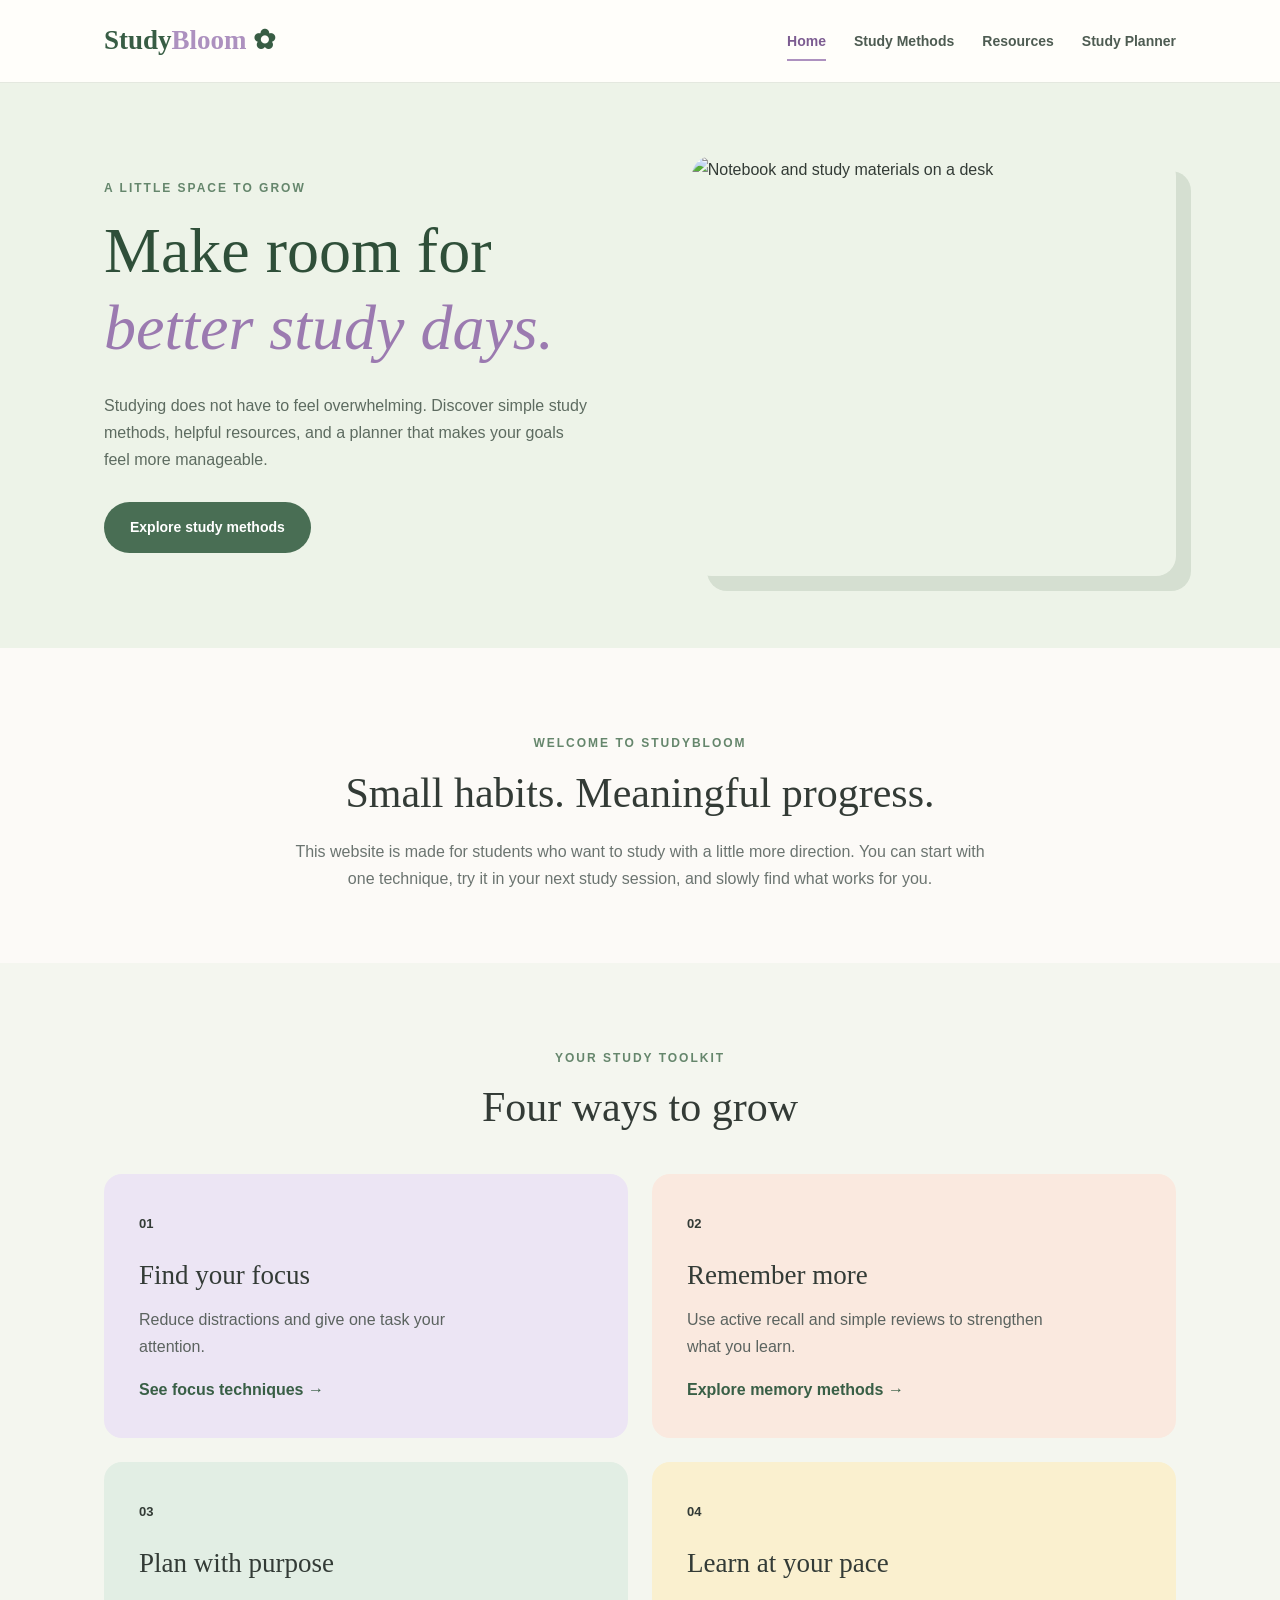
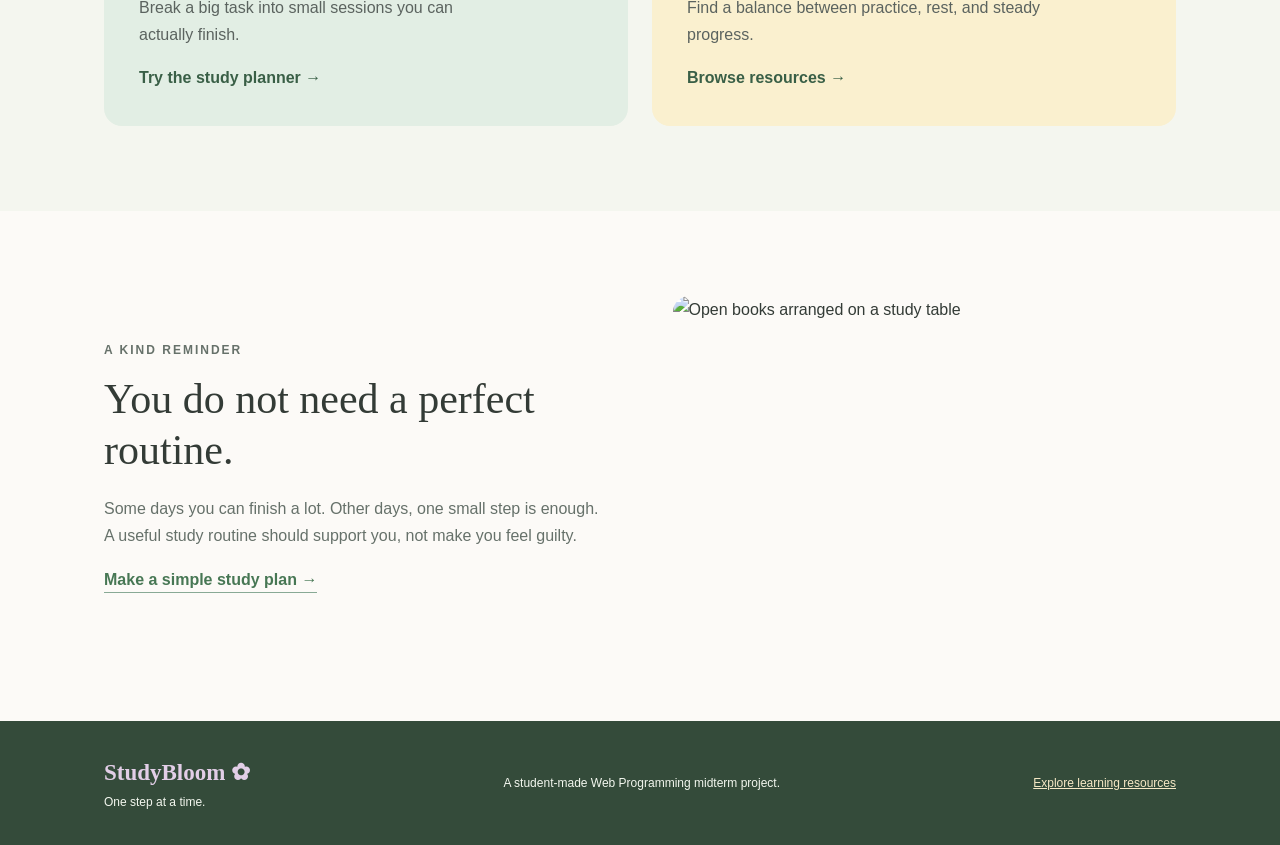
==== index.html @ dbadfb62 "Add files via upload" ====
<!DOCTYPE html>
<head>
    <title>StudyBloom | Home</title>
    <link rel="stylesheet" href="style.css">
</head>
<body>
    <header class="site-header">
        <div class="container header-content">
            <a class="logo" href="index.html">Study<span>Bloom</span> ✿</a>

            <nav>
                <ul class="nav-list">
                    <li><a class="current" href="index.html">Home</a></li>
                    <li><a href="methods.html">Study Methods</a></li>
                    <li><a href="resources.html">Resources</a></li>
                    <li><a href="planner.html">Study Planner</a></li>
                </ul>
            </nav>
        </div>
    </header>

    <main>
        <section class="home-hero">
            <div class="container hero-grid">
                <div class="hero-text">
                    <p class="small-label">A LITTLE SPACE TO GROW</p>
                    <h1>Make room for<br><em>better study days.</em></h1>
                    <p>Studying does not have to feel overwhelming. Discover simple study methods, helpful resources, and a planner that makes your goals feel more manageable.</p>
                    <a class="button button-green" href="methods.html">Explore study methods</a>
                </div>

                <div class="hero-image">
                    <img src="https://images.unsplash.com/photo-1434030216411-0b793f4b4173?auto=format&fit=crop&w=1100&q=85" alt="Notebook and study materials on a desk">
                </div>
            </div>
        </section>

        <section class="section container intro">
            <p class="small-label center">WELCOME TO STUDYBLOOM</p>
            <h2 class="center">Small habits. Meaningful progress.</h2>
            <p class="center intro-description">This website is made for students who want to study with a little more direction. You can start with one technique, try it in your next study session, and slowly find what works for you.</p>
        </section>

        <section class="section light-section">
            <div class="container">
                <p class="small-label center">YOUR STUDY TOOLKIT</p>
                <h2 class="center">Four ways to grow</h2>

                <div class="feature-grid">
                    <div class="feature-card lavender-card">
                        <span class="feature-icon">01</span>
                        <h3>Find your focus</h3>
                        <p>Reduce distractions and give one task your attention.</p>
                        <a href="methods.html">See focus techniques →</a>
                    </div>

                    <div class="feature-card peach-card">
                        <span class="feature-icon">02</span>
                        <h3>Remember more</h3>
                        <p>Use active recall and simple reviews to strengthen what you learn.</p>
                        <a href="methods.html">Explore memory methods →</a>
                    </div>

                    <div class="feature-card green-card">
                        <span class="feature-icon">03</span>
                        <h3>Plan with purpose</h3>
                        <p>Break a big task into small sessions you can actually finish.</p>
                        <a href="planner.html">Try the study planner →</a>
                    </div>

                    <div class="feature-card yellow-card">
                        <span class="feature-icon">04</span>
                        <h3>Learn at your pace</h3>
                        <p>Find a balance between practice, rest, and steady progress.</p>
                        <a href="resources.html">Browse resources →</a>
                    </div>
                </div>
            </div>
        </section>

        <section class="section container split-section">
            <div>
                <p class="small-label">A KIND REMINDER</p>
                <h2>You do not need a perfect routine.</h2>
                <p>Some days you can finish a lot. Other days, one small step is enough. A useful study routine should support you, not make you feel guilty.</p>
                <a class="text-link" href="planner.html">Make a simple study plan →</a>
            </div>
            <img src="https://images.unsplash.com/photo-1456324504439-367cee3b3c32?auto=format&fit=crop&w=1000&q=85" alt="Open books arranged on a study table">
        </section>
    </main>

    <footer class="site-footer">
        <div class="container footer-content">
            <p><strong>StudyBloom ✿</strong><br>One step at a time.</p>
            <p>A student-made Web Programming midterm project.</p>
            <p><a href="resources.html">Explore learning resources</a></p>
        </div>
    </footer>
</body>
</html>
---- style.css ----
* {
    box-sizing: border-box;
}

body {
    margin: 0;
    padding: 0;
    font-family: Arial, Helvetica, sans-serif;
    color: #333b36;
    background-color: #fcfaf7;
    line-height: 1.7;
}

html {
    scroll-behavior: smooth;
}

img {
    max-width: 100%;
    display: block;
}

a {
    color: inherit;
}

button,
input {
    font-family: Arial, Helvetica, sans-serif;
}

h1,
h2,
h3 {
    font-family: Georgia, 'Times New Roman', serif;
    font-weight: normal;
    line-height: 1.2;
}

h1 {
    font-size: 64px;
    margin: 0 0 25px;
}

h2 {
    font-size: 42px;
    margin: 0 0 20px;
}

h3 {
    font-size: 27px;
    margin: 0 0 14px;
}

p {
    margin-top: 0;
}

.container {
    max-width: 1120px;
    margin: 0 auto;
    padding-left: 24px;
    padding-right: 24px;
}

.section {
    padding-top: 85px;
    padding-bottom: 85px;
}

.center {
    text-align: center;
}

.small-label {
    color: #65866c;
    font-size: 12px;
    font-weight: bold;
    letter-spacing: 2px;
    text-transform: uppercase;
    margin-bottom: 14px;
}

.section-description {
    max-width: 650px;
    margin: 0 auto 36px;
    color: #6b7470;
}

.light-section {
    background-color: #f4f6ef;
}

.site-header {
    background-color: #fffefa;
    border-bottom: 1px solid #e4e8df;
    position: sticky;
    top: 0;
    z-index: 10;
}

.header-content {
    min-height: 82px;
    display: flex;
    align-items: center;
    justify-content: space-between;
}

.logo {
    font-family: Georgia, 'Times New Roman', serif;
    font-size: 27px;
    font-weight: bold;
    color: #385d44;
    text-decoration: none;
}

.logo span {
    color: #ad91bf;
}

.nav-list {
    list-style-type: none;
    display: flex;
    gap: 28px;
    margin: 0;
    padding: 0;
}

.nav-list a {
    color: #4e5c52;
    font-size: 14px;
    font-weight: bold;
    padding: 10px 0;
    text-decoration: none;
    transition: color 0.2s;
}

.nav-list a:hover {
    color: #8c659f;
}

.nav-list .current {
    color: #7c5c91;
    border-bottom: 2px solid #ad91bf;
}

.button {
    display: inline-block;
    border: 1px solid transparent;
    border-radius: 28px;
    padding: 13px 25px;
    font-size: 14px;
    font-weight: bold;
    text-decoration: none;
    cursor: pointer;
    transition: background-color 0.2s;
}

.button-green {
    background-color: #496e54;
    color: white;
}

.button-green:hover {
    background-color: #31543b;
}

.button-outline {
    background-color: white;
    border-color: #9cb5a1;
    color: #496e54;
}

.button-outline:hover {
    background-color: #e9f0e9;
}

.text-link {
    color: #477754;
    font-weight: bold;
    text-decoration: none;
    border-bottom: 1px solid #88a995;
    padding-bottom: 4px;
}

.text-link:hover {
    color: #7c5c91;
}

.home-hero {
    background-color: #edf3e8;
    padding-top: 65px;
    padding-bottom: 65px;
}

.hero-grid {
    display: grid;
    grid-template-columns: 1.1fr 1fr;
    gap: 55px;
    align-items: center;
}

.hero-text {
    padding-top: 30px;
    padding-bottom: 30px;
}

.hero-text h1 {
    color: #2f4f39;
}

.hero-text h1 em {
    color: #9b7ab0;
}

.hero-text p {
    max-width: 490px;
    color: #5d6b60;
    margin-bottom: 28px;
}

.hero-text .small-label {
    color: #65866c;
    margin-bottom: 15px;
}

.hero-image {
    overflow: hidden;
    border-radius: 20px;
    box-shadow: 15px 15px 0 #d5dfd1;
}

.hero-image img {
    width: 100%;
    height: 420px;
    object-fit: cover;
}

.intro {
    padding-bottom: 70px;
}

.intro-description {
    max-width: 700px;
    margin: 0 auto;
    color: #6b7470;
}

.feature-grid {
    display: grid;
    grid-template-columns: repeat(2, 1fr);
    gap: 24px;
    margin-top: 42px;
}

.feature-card {
    min-height: 255px;
    padding: 35px;
    border-radius: 18px;
    transition: transform 0.2s;
}

.feature-card:hover {
    transform: translateY(-5px);
}

.feature-icon {
    display: inline-block;
    font-size: 13px;
    font-weight: bold;
    margin-bottom: 24px;
}

.feature-card p {
    max-width: 360px;
    color: #5b635f;
}

.feature-card a {
    color: #395f46;
    font-weight: bold;
    text-decoration: none;
}

.feature-card a:hover {
    text-decoration: underline;
}

.lavender-card {
    background-color: #ece5f4;
}

.peach-card {
    background-color: #fae9df;
}

.green-card {
    background-color: #e2eee4;
}

.yellow-card {
    background-color: #faf0cf;
}

.split-section {
    display: grid;
    grid-template-columns: 1fr 1fr;
    gap: 65px;
    align-items: center;
}

.split-section p {
    color: #66716a;
}

.split-section img {
    width: 100%;
    height: 340px;
    object-fit: cover;
    border-radius: 16px;
}

.page-banner {
    padding-top: 90px;
    padding-bottom: 80px;
}

.page-banner h1 {
    font-size: 56px;
}

.page-banner p {
    color: #66716a;
}

.lavender-banner {
    background-color: #f0eaf5;
}

.peach-banner {
    background-color: #f9ebe4;
}

.green-banner {
    background-color: #e7efe5;
}

.filter-buttons {
    display: flex;
    justify-content: center;
    gap: 12px;
    margin: 30px 0 15px;
}

.filter-button {
    border: 1px solid #b3a5be;
    background-color: white;
    color: #735c82;
    border-radius: 25px;
    padding: 11px 23px;
    font-size: 13px;
    font-weight: bold;
    cursor: pointer;
}

.filter-button:hover {
    background-color: #ece5f4;
}

.filter-button.active {
    background-color: #9476a8;
    color: white;
    border-color: #9476a8;
}

.filter-result {
    text-align: center;
    color: #69716a;
    font-size: 13px;
    margin-bottom: 33px;
}

.method-grid {
    display: grid;
    grid-template-columns: repeat(3, 1fr);
    gap: 22px;
}

.method-card {
    background-color: white;
    border: 1px solid #e3e8e0;
    border-radius: 15px;
    padding: 28px;
    box-shadow: 0 8px 22px #e9e8e3;
}

.method-number {
    color: #8d749b;
    font-size: 11px;
    font-weight: bold;
    letter-spacing: 1.5px;
}

.method-card h3 {
    font-size: 25px;
    margin-top: 12px;
}

.method-card p {
    color: #68716b;
    font-size: 14px;
}

.method-card .method-example {
    border-top: 1px solid #e9e8e4;
    padding-top: 17px;
    margin-top: 20px;
    color: #506a56;
}

.resource-grid {
    display: grid;
    grid-template-columns: repeat(2, 1fr);
    gap: 26px;
    margin-top: 38px;
}

.resource-card {
    border-radius: 16px;
    background-color: #fff;
    overflow: hidden;
    border: 1px solid #e8e8e1;
}

.resource-card img {
    width: 100%;
    height: 235px;
    object-fit: cover;
}

.resource-card h3 {
    padding: 27px 27px 0;
}

.resource-card p {
    padding: 0 27px 24px;
    color: #69736d;
}

.table-box {
    overflow-x: auto;
}

.study-table {
    width: 100%;
    border-collapse: collapse;
    background-color: white;
    font-size: 14px;
}

.study-table th,
.study-table td {
    border: 1px solid #dbe4da;
    padding: 17px 19px;
    text-align: left;
}

.study-table th {
    color: white;
    background-color: #6b9273;
}

.study-table tr:nth-child(even) {
    background-color: #f8faf5;
}

.study-table a {
    color: #52765c;
    font-weight: bold;
}

.study-table a:hover {
    color: #936eab;
}

.table-note {
    text-align: center;
    font-size: 12px;
    color: #7a817b;
    margin-top: 16px;
}

.numbered-list {
    padding-left: 23px;
    margin-bottom: 30px;
}

.numbered-list li {
    margin-bottom: 10px;
}

.quote-box {
    background-color: #e8e2f0;
    padding: 42px;
    border-radius: 18px;
    text-align: center;
}

.quote-symbol {
    font-size: 64px;
    color: #9076a3;
    line-height: 1;
}

.quote-box .quote-text {
    font-family: Georgia, 'Times New Roman', serif;
    font-size: 29px;
    color: #5a4d62;
}

.quote-credit {
    font-size: 13px;
}

.planner-grid {
    display: grid;
    grid-template-columns: 1fr 1fr;
    border-radius: 18px;
    overflow: hidden;
    border: 1px solid #dbe7dc;
    margin-top: 44px;
}

.calculator-form {
    background-color: white;
    padding: 38px;
}

.calculator-form p {
    color: #6a756c;
    margin-bottom: 24px;
}

.calculator-form label {
    display: block;
    font-size: 14px;
    font-weight: bold;
    margin-top: 18px;
    margin-bottom: 7px;
}

.calculator-form input {
    width: 100%;
    padding: 12px 14px;
    border: 1px solid #aebead;
    border-radius: 8px;
    font-size: 16px;
    background-color: #fcfdfa;
}

.calculator-form input:focus {
    border-color: #52765c;
}

.calculator-buttons {
    display: flex;
    gap: 13px;
    margin-top: 30px;
}

.calculator-result {
    padding: 50px 40px;
    background-color: #e4eee3;
}

.calculator-result .small-label {
    color: #547a5e;
}

.total-time {
    font-family: Georgia, 'Times New Roman', serif;
    font-size: 47px;
    color: #355b40;
    margin: 16px 0;
}

#time-breakdown {
    color: #536b59;
}

.timeline-title {
    font-size: 14px;
    font-weight: bold;
    color: #3f6149;
    margin-top: 27px;
    margin-bottom: 12px;
}

.study-timeline {
    display: flex;
    flex-wrap: wrap;
    align-items: center;
    gap: 9px;
}

.timeline-focus {
    background-color: #ffffff;
    border: 1px solid #bed0be;
    border-radius: 12px;
    padding: 11px 14px;
    min-width: 102px;
    text-align: center;
}

.timeline-focus span {
    display: block;
    color: #719379;
    font-size: 10px;
    font-weight: bold;
    letter-spacing: 1px;
}

.timeline-focus strong {
    color: #355b40;
    font-size: 16px;
}

.timeline-break {
    background-color: #e4dbed;
    border: 1px solid #d1c0df;
    border-radius: 20px;
    padding: 8px 12px;
    color: #765e86;
    font-size: 12px;
    font-weight: bold;
}

.timeline-empty {
    font-size: 13px;
    color: #77907a;
    margin: 0;
}

.result-note {
    border-top: 1px solid #c0d3bf;
    padding-top: 22px;
    margin-top: 30px;
    color: #617166;
    font-size: 13px;
}

.closing-message {
    max-width: 650px;
    margin: 0 auto;
    text-align: center;
}

.closing-message p {
    color: #6b746b;
}

.site-footer {
    background-color: #344b3a;
    color: #f3f7ef;
    padding-top: 32px;
    padding-bottom: 32px;
}

.footer-content {
    display: flex;
    justify-content: space-between;
    align-items: center;
    gap: 30px;
}

.footer-content p {
    font-size: 12px;
    margin: 0;
}

.footer-content strong {
    font-family: Georgia, 'Times New Roman', serif;
    font-size: 23px;
    color: #e2cee7;
}

.footer-content a {
    color: #f6e9c6;
}

@media (max-width: 950px) {
    .header-content {
        flex-direction: column;
        padding-top: 15px;
        padding-bottom: 15px;
    }

    .hero-grid {
        grid-template-columns: 1fr;
    }

    .method-grid {
        grid-template-columns: repeat(2, 1fr);
    }
}

@media (max-width: 650px) {
    h1 {
        font-size: 44px;
    }

    h2 {
        font-size: 32px;
    }

    .section {
        padding-top: 60px;
        padding-bottom: 60px;
    }

    .nav-list {
        flex-wrap: wrap;
        justify-content: center;
        gap: 12px;
    }

    .nav-list a {
        font-size: 12px;
    }

    .feature-grid,
    .method-grid,
    .resource-grid,
    .split-section,
    .planner-grid {
        grid-template-columns: 1fr;
    }

    .hero-image img {
        height: 280px;
    }

    .page-banner h1 {
        font-size: 40px;
    }

    .filter-buttons {
        flex-wrap: wrap;
    }

    .calculator-form,
    .calculator-result {
        padding: 28px;
    }

    .total-time {
        font-size: 39px;
    }

    .footer-content {
        flex-direction: column;
        align-items: flex-start;
    }
}
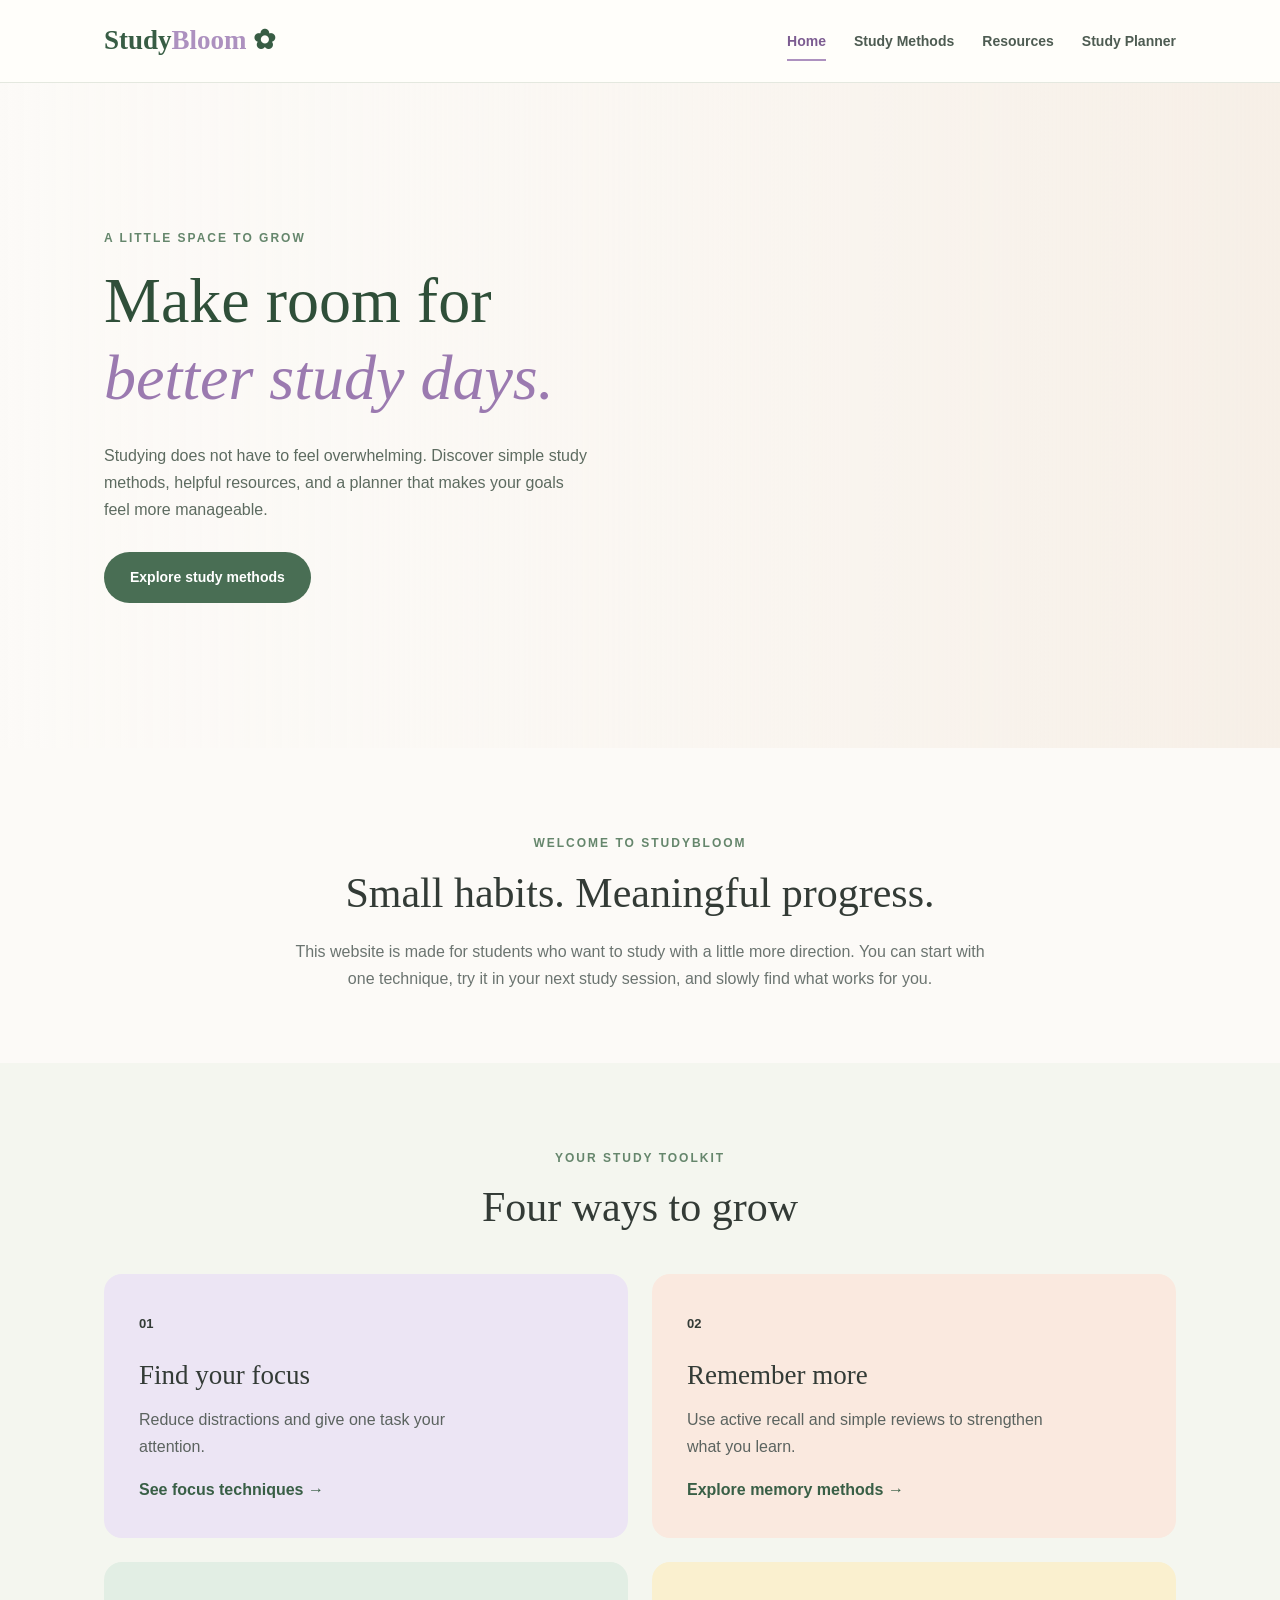
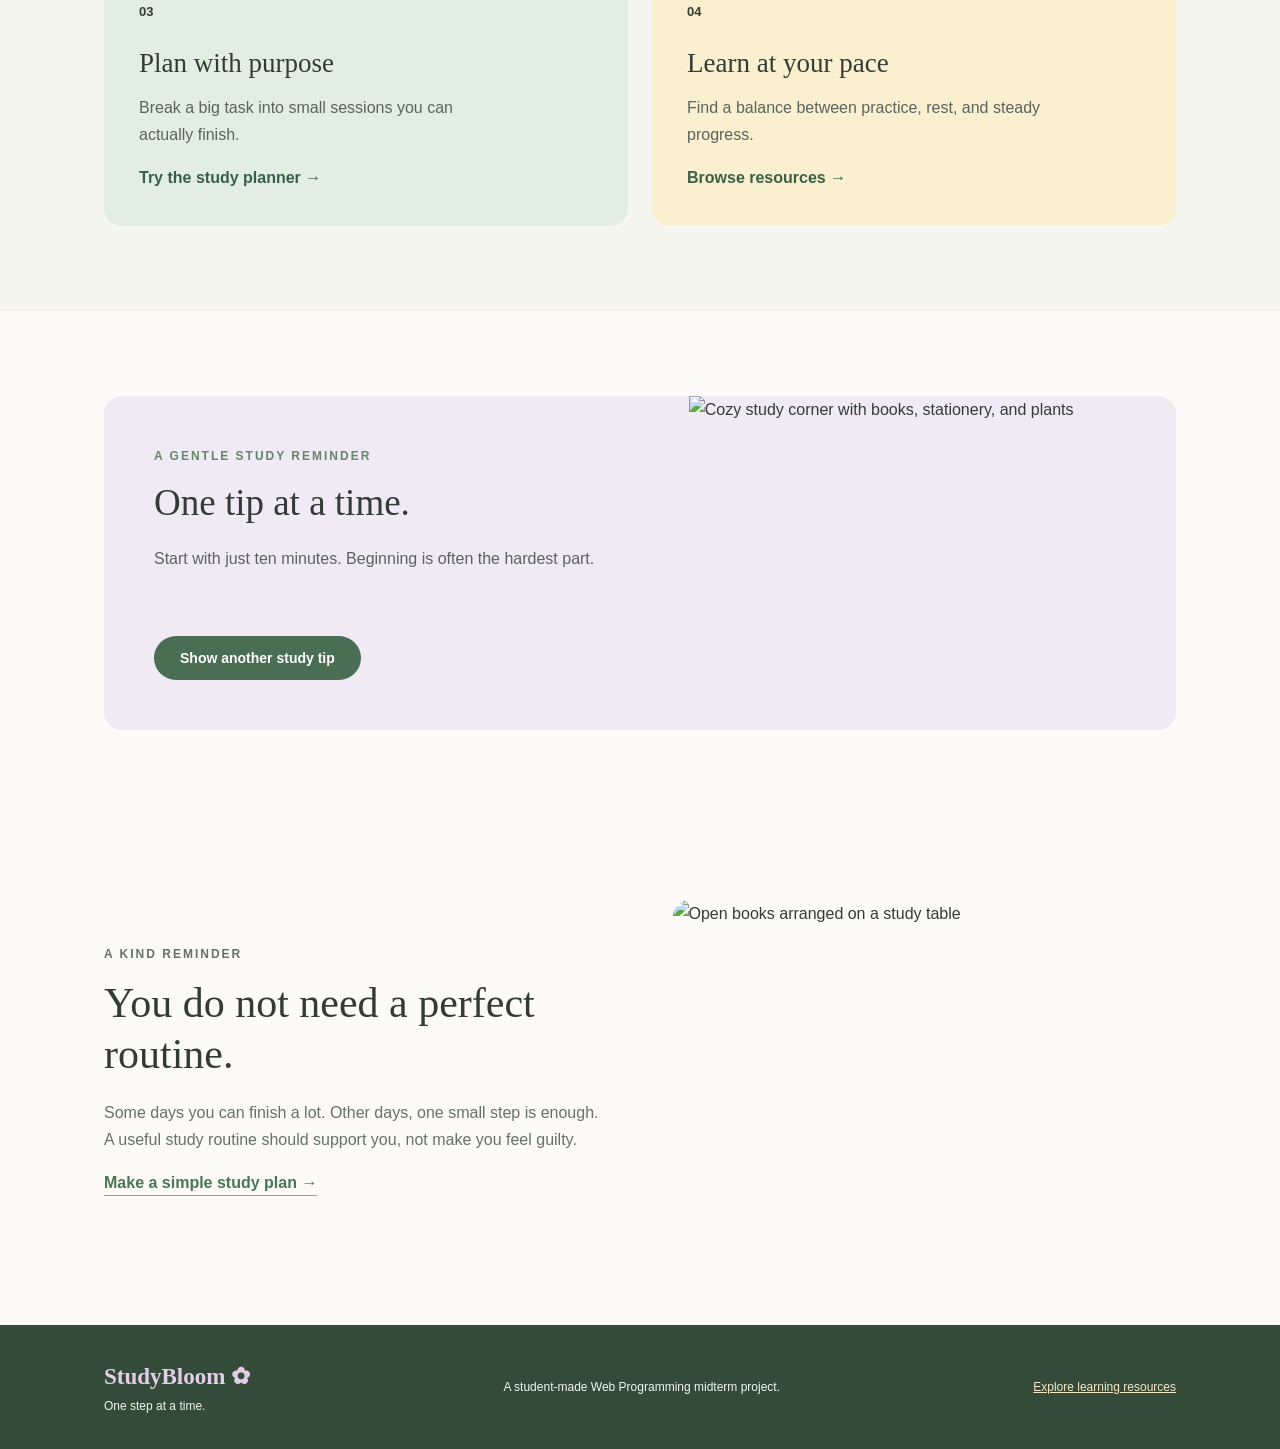
==== commit cb971a6f: "Add files via upload" ====
--- a/index.html
+++ b/index.html
@@ -29,9 +29,6 @@
                     <a class="button button-green" href="methods.html">Explore study methods</a>
                 </div>
 
-                <div class="hero-image">
-                    <img src="https://images.unsplash.com/photo-1434030216411-0b793f4b4173?auto=format&fit=crop&w=1100&q=85" alt="Notebook and study materials on a desk">
-                </div>
             </div>
         </section>
 
@@ -78,6 +75,21 @@
             </div>
         </section>
 
+        <section class="section container">
+            <div class="tip-panel">
+                <div class="tip-content">
+                    <p class="small-label">A GENTLE STUDY REMINDER</p>
+                    <h2>One tip at a time.</h2>
+                    <p id="study-tip">Start with just ten minutes. Beginning is often the hardest part.</p>
+                    <button class="button button-green" onclick="nextStudyTip()">Show another study tip</button>
+                </div>
+
+                <div class="tip-picture">
+                    <img src="images/banner-study-corner.png" alt="Cozy study corner with books, stationery, and plants">
+                </div>
+            </div>
+        </section>
+
         <section class="section container split-section">
             <div>
                 <p class="small-label">A KIND REMINDER</p>
@@ -96,5 +108,7 @@
             <p><a href="resources.html">Explore learning resources</a></p>
         </div>
     </footer>
+
+    <script src="script.js"></script>
 </body>
 </html>
--- a/style.css
+++ b/style.css
@@ -153,7 +153,11 @@
     font-weight: bold;
     text-decoration: none;
     cursor: pointer;
-    transition: background-color 0.2s;
+    transition: background-color 0.2s, transform 0.2s;
+}
+
+.button:hover {
+    transform: translateY(-2px);
 }
 
 .button-green {
@@ -188,19 +192,23 @@
 }
 
 .home-hero {
-    background-color: #edf3e8;
-    padding-top: 65px;
-    padding-bottom: 65px;
+    background-color: #f6eee5;
+    background-image: linear-gradient(to right, #fcfaf7 0%, #fcfaf7e8 29%, #fcfaf7a6 56%, #fcfaf71a 100%),
+                      url("images/hero-study-desk.png");
+    background-size: cover;
+    background-position: center;
+    padding-top: 115px;
+    padding-bottom: 115px;
 }
 
 .hero-grid {
-    display: grid;
-    grid-template-columns: 1.1fr 1fr;
-    gap: 55px;
+    min-height: 420px;
+    display: flex;
     align-items: center;
 }
 
 .hero-text {
+    max-width: 595px;
     padding-top: 30px;
     padding-bottom: 30px;
 }
@@ -222,18 +230,6 @@
 .hero-text .small-label {
     color: #65866c;
     margin-bottom: 15px;
-}
-
-.hero-image {
-    overflow: hidden;
-    border-radius: 20px;
-    box-shadow: 15px 15px 0 #d5dfd1;
-}
-
-.hero-image img {
-    width: 100%;
-    height: 420px;
-    object-fit: cover;
 }
 
 .intro {
@@ -264,6 +260,34 @@
     transform: translateY(-5px);
 }
 
+.tip-panel {
+    display: grid;
+    grid-template-columns: 1.2fr 1fr;
+    background-color: #f0eaf5;
+    border-radius: 18px;
+    overflow: hidden;
+}
+
+.tip-content {
+    padding: 50px;
+}
+
+.tip-content h2 {
+    font-size: 37px;
+}
+
+.tip-content #study-tip {
+    max-width: 470px;
+    min-height: 75px;
+    color: #5c6260;
+}
+
+.tip-picture img {
+    width: 100%;
+    height: 100%;
+    object-fit: cover;
+}
+
 .feature-icon {
     display: inline-block;
     font-size: 13px;
@@ -323,6 +347,8 @@
 .page-banner {
     padding-top: 90px;
     padding-bottom: 80px;
+    background-size: cover;
+    background-position: center;
 }
 
 .page-banner h1 {
@@ -330,19 +356,25 @@
 }
 
 .page-banner p {
-    color: #66716a;
+    color: #425549;
 }
 
 .lavender-banner {
     background-color: #f0eaf5;
+    background-image: linear-gradient(#f0eaf5db, #f0eaf5e6),
+                      url("images/banner-study-corner.png");
 }
 
 .peach-banner {
     background-color: #f9ebe4;
+    background-image: linear-gradient(#f9ebe4db, #f9ebe4e6),
+                      url("images/banner-study-corner.png");
 }
 
 .green-banner {
     background-color: #e7efe5;
+    background-image: linear-gradient(#e7efe5db, #e7efe5e6),
+                      url("images/banner-study-corner.png");
 }
 
 .filter-buttons {
@@ -392,6 +424,12 @@
     border-radius: 15px;
     padding: 28px;
     box-shadow: 0 8px 22px #e9e8e3;
+    transition: transform 0.2s, box-shadow 0.2s;
+}
+
+.method-card:hover {
+    transform: translateY(-5px);
+    box-shadow: 0 12px 27px #dbded7;
 }
 
 .method-number {
@@ -430,6 +468,11 @@
     background-color: #fff;
     overflow: hidden;
     border: 1px solid #e8e8e1;
+    transition: transform 0.2s;
+}
+
+.resource-card:hover {
+    transform: translateY(-5px);
 }
 
 .resource-card img {
@@ -695,10 +738,6 @@
         padding-bottom: 15px;
     }
 
-    .hero-grid {
-        grid-template-columns: 1fr;
-    }
-
     .method-grid {
         grid-template-columns: repeat(2, 1fr);
     }
@@ -729,6 +768,7 @@
     }
 
     .feature-grid,
+    .tip-panel,
     .method-grid,
     .resource-grid,
     .split-section,
@@ -736,8 +776,24 @@
         grid-template-columns: 1fr;
     }
 
-    .hero-image img {
-        height: 280px;
+    .home-hero {
+        padding-top: 70px;
+        padding-bottom: 70px;
+        background-position: 62% center;
+        background-image: linear-gradient(#fcfaf7da, #fcfaf7ed),
+                          url("images/hero-study-desk.png");
+    }
+
+    .hero-grid {
+        min-height: 300px;
+    }
+
+    .tip-content {
+        padding: 30px;
+    }
+
+    .tip-picture img {
+        height: 230px;
     }
 
     .page-banner h1 {
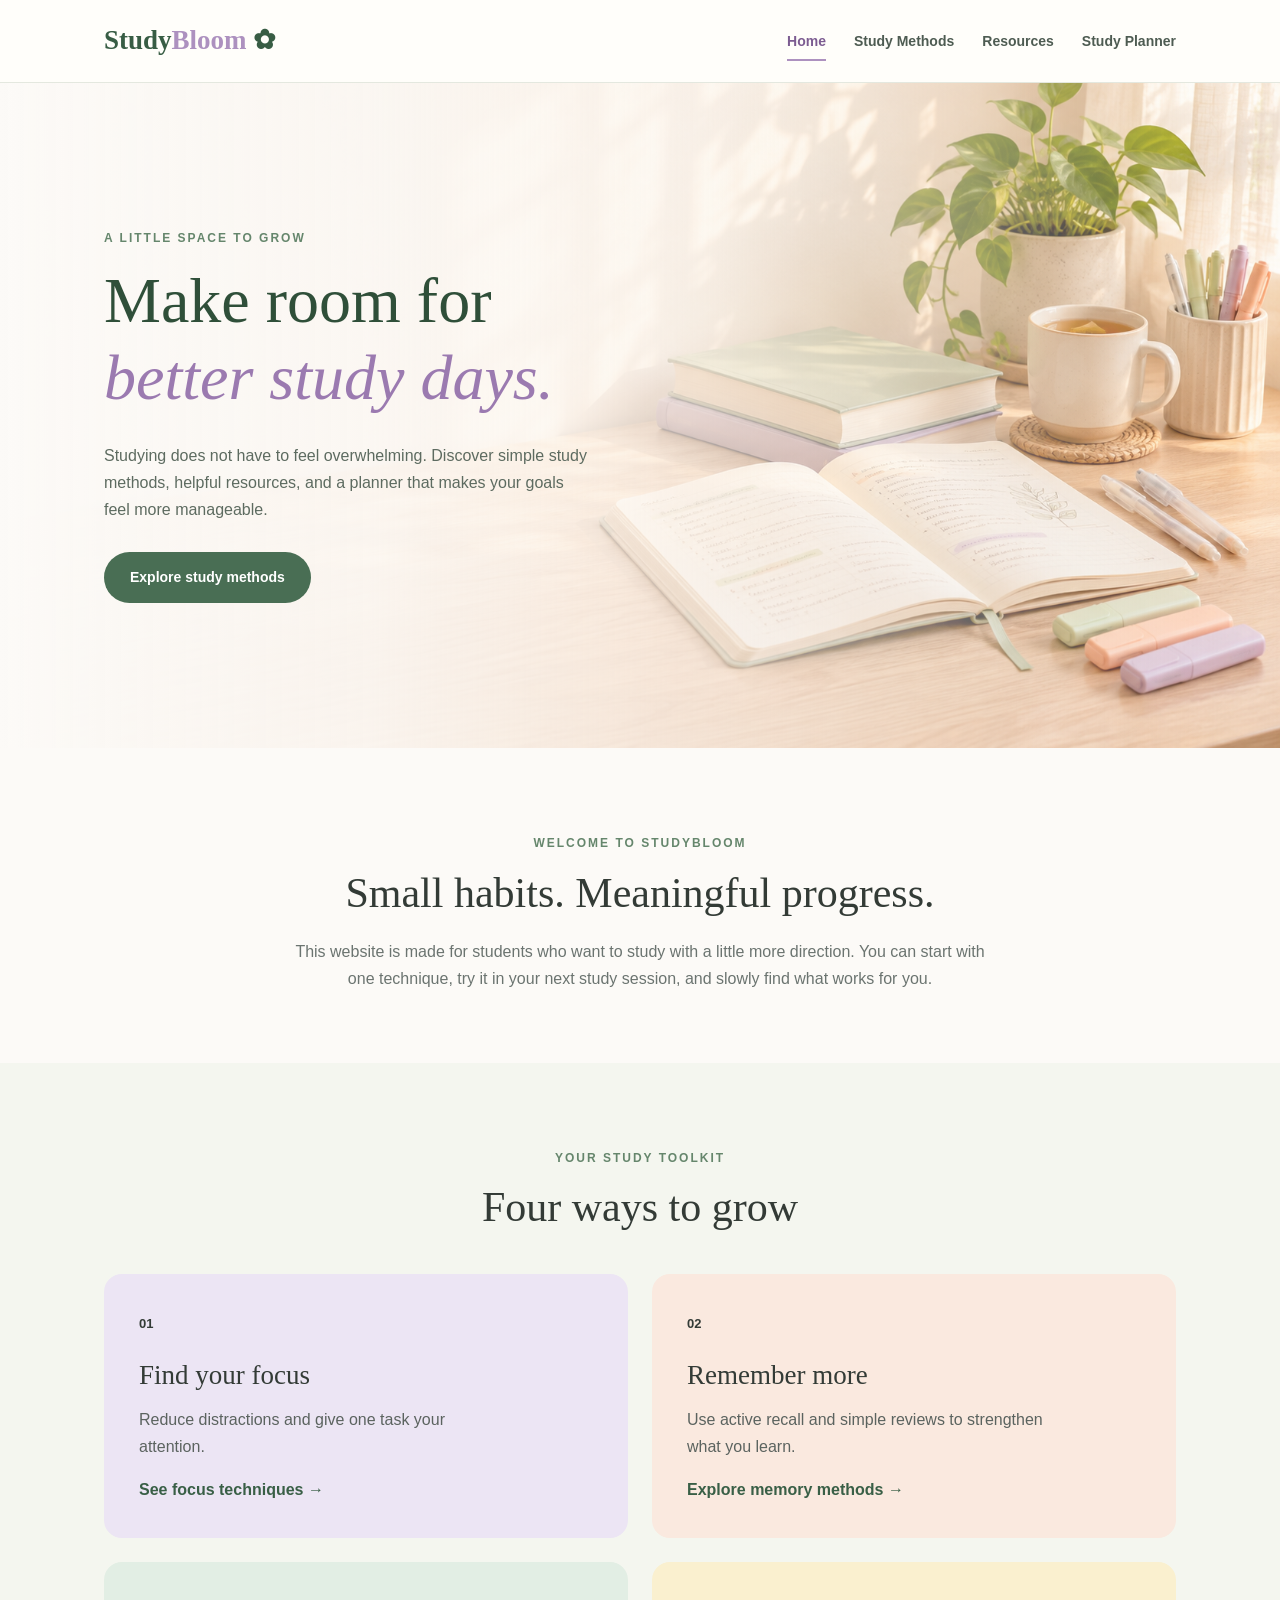
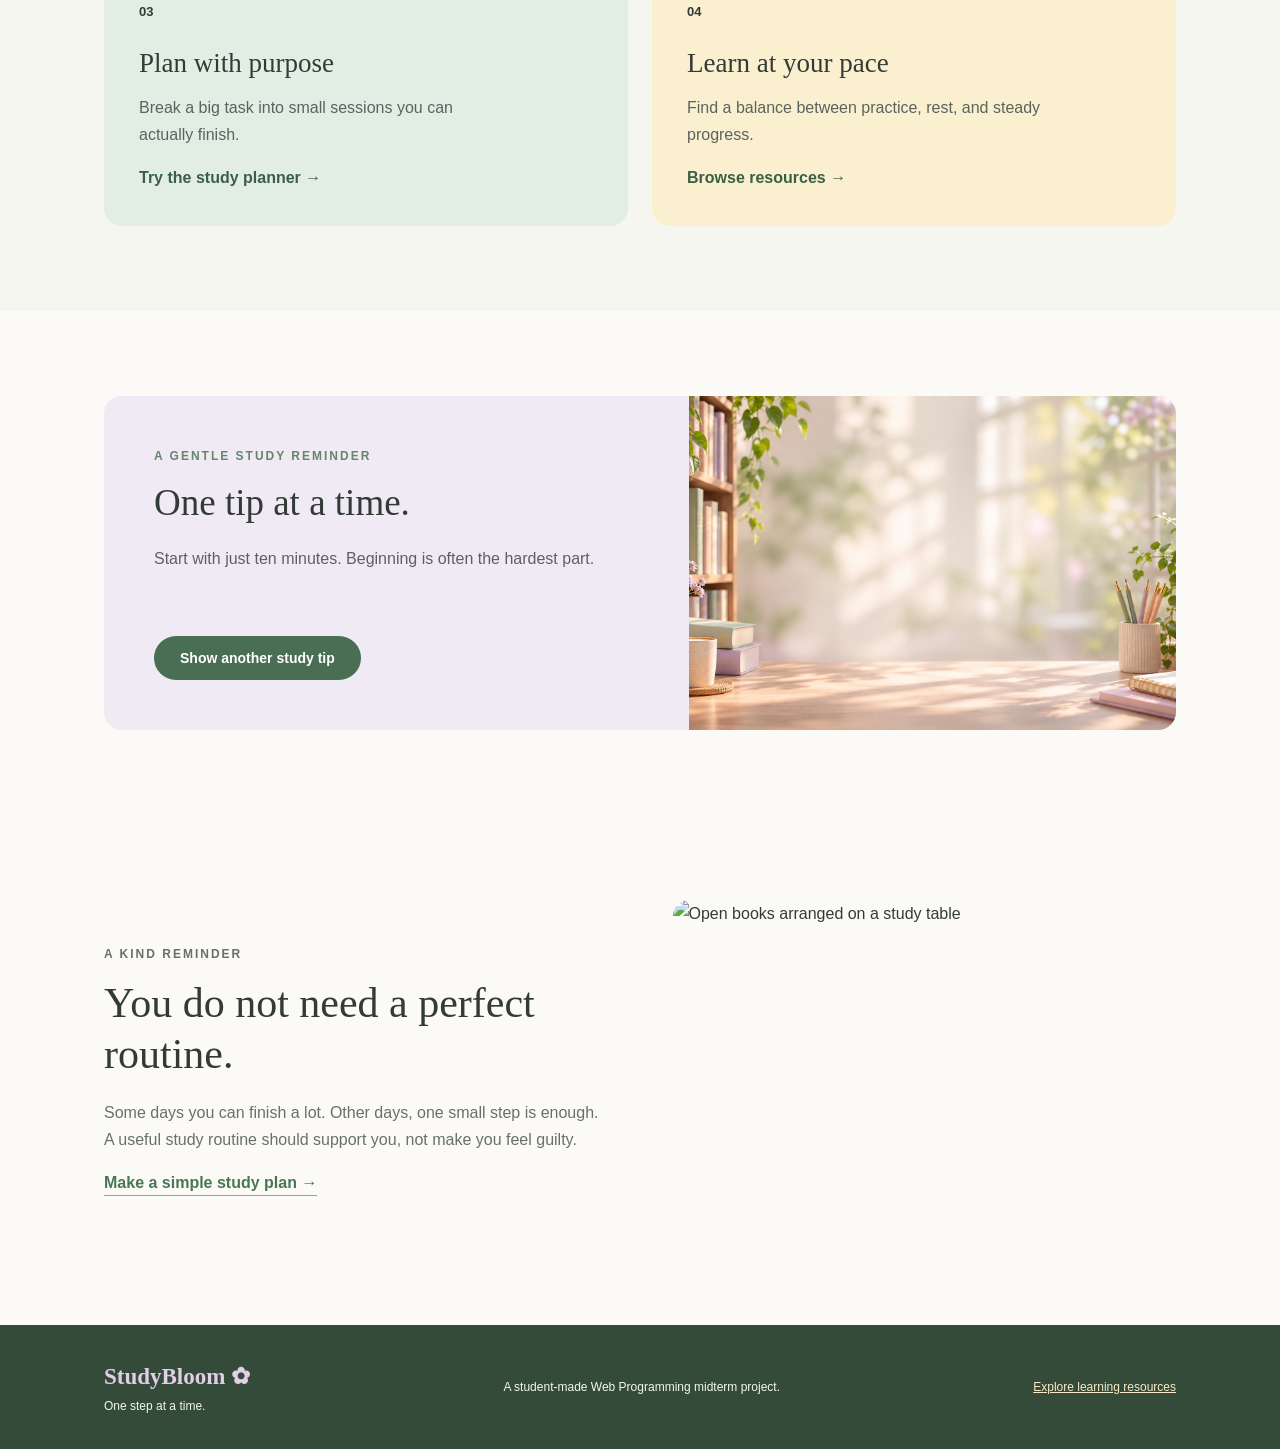
==== commit ccecb11f: "Update index.html" ====
--- a/index.html
+++ b/index.html
@@ -85,7 +85,7 @@
                 </div>
 
                 <div class="tip-picture">
-                    <img src="images/banner-study-corner.png" alt="Cozy study corner with books, stationery, and plants">
+                    <img src="banner-study-corner.png" alt="Cozy study corner with books, stationery, and plants">
                 </div>
             </div>
         </section>
--- a/style.css
+++ b/style.css
@@ -194,7 +194,7 @@
 .home-hero {
     background-color: #f6eee5;
     background-image: linear-gradient(to right, #fcfaf7 0%, #fcfaf7e8 29%, #fcfaf7a6 56%, #fcfaf71a 100%),
-                      url("images/hero-study-desk.png");
+                      url("hero-study-desk.png");
     background-size: cover;
     background-position: center;
     padding-top: 115px;
@@ -362,19 +362,19 @@
 .lavender-banner {
     background-color: #f0eaf5;
     background-image: linear-gradient(#f0eaf5db, #f0eaf5e6),
-                      url("images/banner-study-corner.png");
+                      url("banner-study-corner.png");
 }
 
 .peach-banner {
     background-color: #f9ebe4;
     background-image: linear-gradient(#f9ebe4db, #f9ebe4e6),
-                      url("images/banner-study-corner.png");
+                      url("banner-study-corner.png");
 }
 
 .green-banner {
     background-color: #e7efe5;
     background-image: linear-gradient(#e7efe5db, #e7efe5e6),
-                      url("images/banner-study-corner.png");
+                      url("banner-study-corner.png");
 }
 
 .filter-buttons {
@@ -781,7 +781,7 @@
         padding-bottom: 70px;
         background-position: 62% center;
         background-image: linear-gradient(#fcfaf7da, #fcfaf7ed),
-                          url("images/hero-study-desk.png");
+                          url("hero-study-desk.png");
     }
 
     .hero-grid {
@@ -817,4 +817,4 @@
         flex-direction: column;
         align-items: flex-start;
     }
-}+}
